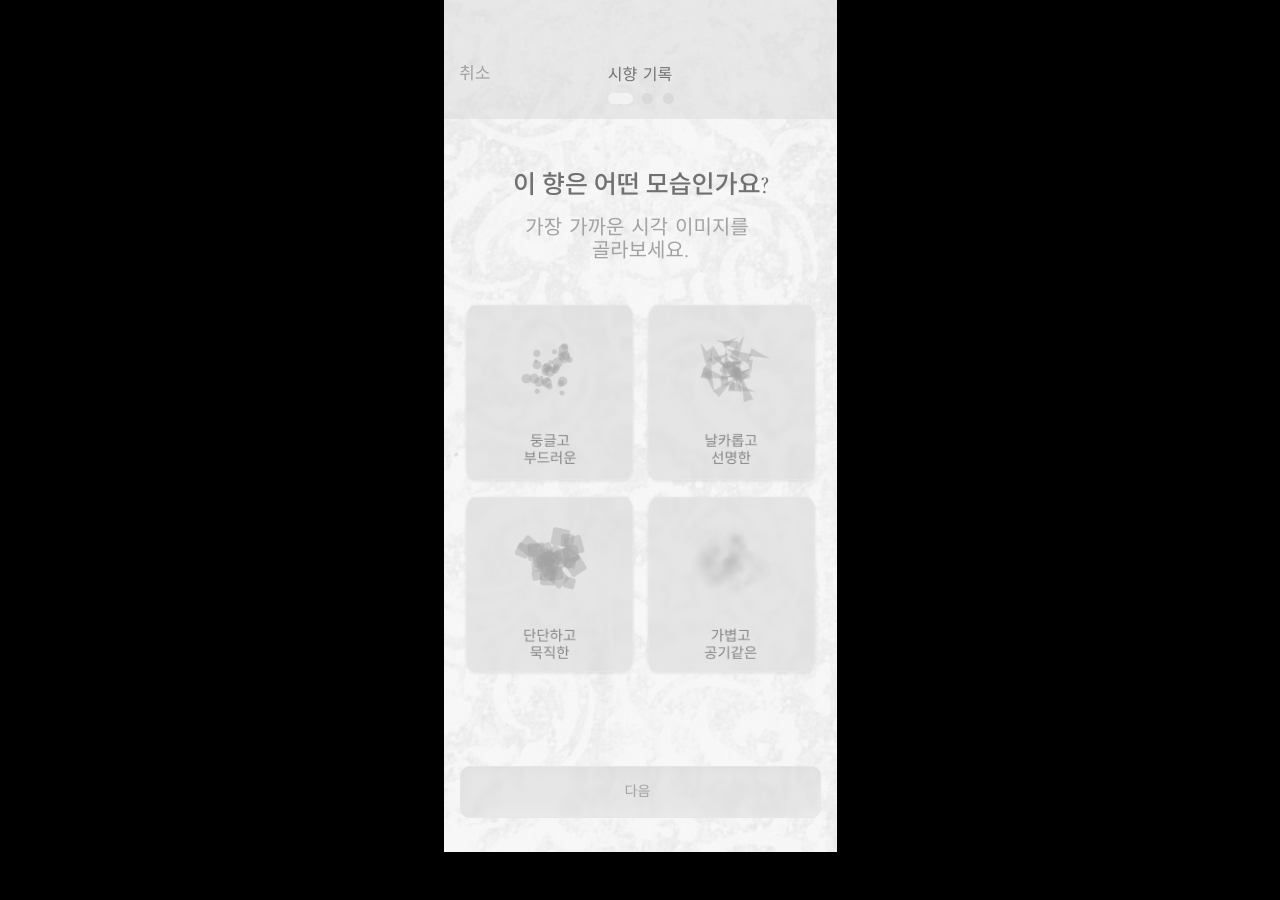
==== Record.html @ 26ab0660 "first commit" ====
<!DOCTYPE html>
<html lang="ko">
<head>
  <meta charset="UTF-8">
  <title>Record</title>
  <link rel="stylesheet" href="css/style.css">
</head>

<body>
<div class="screen">
  <img src="assets/4.Record1/Record.png" class="bg">

  <div class="card card1" data-shape="round">
    <img src="assets/4.Record1/A1.png" class="card-bg">
    <canvas class="preview-canvas"></canvas>
  </div>

  <div class="card card2" data-shape="sharp">
    <img src="assets/4.Record1/B1.png" class="card-bg">
    <canvas class="preview-canvas"></canvas>
  </div>

  <div class="card card3" data-shape="solid">
    <img src="assets/4.Record1/C1.png" class="card-bg">
    <canvas class="preview-canvas"></canvas>
  </div>

  <div class="card card4" data-shape="air">
    <img src="assets/4.Record1/D1.png" class="card-bg">
    <canvas class="preview-canvas"></canvas>
  </div>

  <a href="previous.html">
    <img src="assets/4.Record1/Back.png" class="btn back">
  </a>

  <a href="Slider.html" id="nextBtn">
    <img src="assets/4.Record1/next.png" class="btn next">
  </a>
  <a href="Slider.html?edit=true" id="nextBtn"></a>
</div>

<script src="script.js"></script>
</body>
</html>
  

<script>
const cards = document.querySelectorAll('.card');

cards.forEach(card => {
  card.addEventListener('click', () => {

    // 전체 초기화
    cards.forEach(c => {
      c.classList.remove('active');

      const img = c.querySelector('.card-bg');
      img.src = img.src.replace('2.png', '1.png');
    });

    // 클릭된 카드
    card.classList.add('active');

    const img = card.querySelector('.card-bg');
    img.src = img.src.replace('1.png', '2.png');

  });
});
---- css/style.css ----
body {
  margin: 0;
  background: #000; /* 확인용 */
}

.screen {
  width: 393px;
  height: 852px;
  position: relative;
  margin: 0 auto;
}

.bg {
  width: 100%;
  height: 100%;
  object-fit: contain;
}

.btn {
  position: absolute;
  cursor: pointer;
  z-index: 1000;  /* 🔥 더 확실하게 */
}

.signup {
  position: absolute;
  left: 46px;
  top: 649px;
  width: 301px;
  height: 55px;
}

.signin {
  position: absolute;
  left: 46px;
  top: 716px;
  width: 301px;
  height: 55px;
}

.btn:hover {
  transform: scale(1.03);
}

.card:hover {
  transform: none !important;
}

.card.active {
  transform: scale(0.96);
}

.signup2 {
  position: absolute;
  left: 46px;
  top: 677px;
  width: 301px;
  height: 46px;
}

.login2 {
  position: absolute;
  left:269px;
  top: 734px;
  width: 34px;
  height: 11px;
}

.login {
    position: absolute;
    left:68px;
    top: 486px;
    width: 251px;
    height: 46px;
}

.google {
    position: absolute;
    left:46px;
    top: 618px;
    width: 94px;
    height: 49px;
}

.apple {
    position: absolute;
    left: 150px;
    top: 618px;
    width: 94px;
    height: 49px;
}

.kakao {
    position: absolute;
    left: 253px;
    top: 619px;
    width: 94px;
    height: 49px;
}
.signup3 {
    position: absolute;
    left:256px;
    top: 692px;
    width: 45px;
    height: 11px;
}
.input-field {
  position: absolute;
  left: 86px;
  top: 299px; /* 피그마 값 */
  width: 180px;
  height: 18px;
}


/* 진짜 입력창 */
.input-field input {
  position: absolute;
  top: 0;
  left: 0;
  width: 100%;
  height: 100%;

  border: none;
  outline: none;
  background: transparent;
  padding-right: 40px; /* 🔥 눈 자리 확보 */
  font-size: 14px;
}

.name {
  top: 299px; /* 피그마 값으로 수정 */
}

.email {
  top: 391px; /* 피그마 값으로 수정 */
}

.password {
  top: 483px;
}

.confirm {
  top: 575px;
}

.email2 {
    top: 299px;
}

.password2 {
    top: 405px;
}
/* 입력 전 (placeholder) */
.input-field input::placeholder {
  color: rgba(162, 162, 162, 0.67);
}

/* 입력 후 (사용자가 타이핑한 글씨) */
.input-field input {
  color: rgba(162, 162, 162, 1);
}

.eye-password {
  position: absolute;
  left: 289px;
  top: 487px;
  width: 14px;
  height: 10px;
  z-index: 20;
}

.eye-password2 {
    position: absolute;
    left: 289px;
    top: 409px;
    width: 14px;
    height: 10px;
    z-index: 999;
}

.eye-confirm {
  position: absolute;
  left: 289px;
  top: 579px; /* 아래 input 기준으로 맞춰 */
  width: 14px;
  height: 10px;
  z-index: 20;
}
input::-ms-reveal,
input::-ms-clear {
  display: none;
}
input[type="password"] {
  appearance: none;
}

.card {
  position: absolute;
  width: 174px;
  height: 183px;
  overflow: hidden;
  cursor: pointer;
  z-index: 2;
}

.card-bg {
  position: absolute;
  inset: 0;
  width: 100%;
  height: 100%;
  object-fit: cover;
  z-index: 1;
}

.preview-canvas {
  position: absolute;
  left: 37px;
  top: 28px;
  width: 100px;
  height: 82px;
  z-index: 5;
  pointer-events: none;
}

.card1 { left: 19px; top: 302px; }
.card2 { left: 201px; top: 302px; }
.card3 { left: 19px; top: 494px; }
.card4 { left: 201px; top: 494px; }

.btn {
  position: absolute;
  cursor: pointer;
  z-index: 1000;
}

.back {
  left: 16px;
  top: 65px;
  width: 30px;
}

.next {
  left: 16px;
  top: 766px;
  width: 361px;
}

.card.active {
  transform: scale(0.96);
}


/* 위치 (대충 잡아둠, 너 피그마 값으로 수정) */
.soft { left: 19px; top: 302px; }
.sharp { left: 201px; top: 302px; }
.solid { left: 19px; top: 494px; }
.airy { left: 201px; top: 494px; }


.slider-page {
  overflow: hidden;
}

#visualCanvas {
  position: absolute;
  left: 58px;
  top: 206px;
  width: 278px;
  height: 202px;
  z-index: 5;
}

/* 슬라이더 공통 */
.slider-wrap {
  position: absolute;
  left: 57px;
  width: 279px;
  height: 21px;
  z-index: 10;
}

.slider-color {
  top: 473px;
}

.slider-after {
  top: 555px;
}

.slider-density {
  top: 637px;
}

.slider-bg {
  position: absolute;
  left: 0;
  top: 8px;
  width: 100%;
  height: auto;
  z-index: 1;
}

.slider-fill {
  position: absolute;
  left: 0;
  top: 8px;
  width: 50%;
  height: 8px;
  border-radius: 999px;
  background: rgba(217, 217, 217, 1);
  z-index: 2;
  pointer-events: none;
}

.range-slider {
  position: absolute;
  left: 0;
  top: 0;
  width: 100%;
  height: 24px;
  opacity: 0;
  z-index: 4;
  cursor: pointer;
}

/* 손잡이 */
.slider-wrap::after {
  content: "";
  position: absolute;
  left: calc(var(--value, 50%) - 10px);
  top: 0;
  width: 21px;
  height: 21px;
  background: url("../assets/5.Slider/handle.png") center / contain no-repeat;
  z-index: 3;
  pointer-events: none;
}

/* 계절감 선택 */
.season-options {
  position: absolute;
  left: 23px;
  top: 710px;
  z-index: 20;
}

.season {
  position: absolute;
  width: 79px;
  height: auto;
  cursor: pointer;
}

.season-a {
  left: 0;
  top: 0;
}

.season-b {
  left: 90px;
  top: 0;
}

.season-c {
  left: 180px;
  top: 0;
}

.season-d {
  left: 270px;
  top: 0;
}

/* 버튼 */
.back {
  left: 16px;
  top: 65px;
  width: 30px;
}

.next {
  left: 16px;
  top: 766px;
  width: 361px;
}

/* 기본 */
body {
  margin: 0;
  background: #000;
}

.screen {
  width: 393px;
  height: 852px;
  position: relative;
  margin: 0 auto;
  overflow: hidden;
}

/* 배경 */
.bg {
  position: absolute;
  left: 0;
  top: 0;
  width: 100%;
  height: 100%;
  object-fit: cover;
  z-index: 0;
}

/* 스크롤 영역 */
.scroll-content {
  position: absolute;
  left: 0;
  top: 120px;
  width: 393px;
  height: 732px; /* 852 - 120 */
  overflow-y: auto;
  z-index: 10;
}

.scroll-inner {
  position: relative;
  width: 393px;
  height: 1050px;
  transform: translateY(-120px);
}

/* 모든 요소 기본 absolute */
.scroll-content img,
.scroll-content input,
.scroll-content textarea,
.scroll-content .dropdown-list {
  position: absolute;
}

/* ---------- 텍스트 입력 ---------- */

.input {
  border: none;
  outline: none;
  background: transparent;
  font-size: 14px;
  color: #a2a2a2;
}

/* textarea */
.memo-input {
  resize: none;
}

/* ---------- 드롭다운 ---------- */

.dropdown {
  cursor: pointer;
}

.dropdown-list {
  display: none;
  position: absolute;
  left: 16px;      /* 드롭다운 이미지랑 맞추기 */
  top: 320px;      /* 드롭다운 아래로 오게 조정 */
  width: 361px;
  background: rgba(255, 255, 255, 0.92);
  border-radius: 12px;
  z-index: 3000;
  overflow: visible;
}

.dropdown-list.open {
  display: block;
}

.dropdown-list div {
  height: 36px;
  line-height: 36px;
  padding-left: 16px;
  font-size: 14px;
  color: #a2a2a2;
}

/* ---------- 버튼 ---------- */

.add-btn {
  cursor: pointer;
}

/* ---------- 농도 선택 ---------- */

.concentration {
  position: absolute;
}

.conc {
  cursor: pointer;
  position: absolute;
}

.conc.active {
  transform: scale(0.96);
}

/* ---------- 레이블 기본 ---------- */

.label {
  pointer-events: none;
}

/* ---------- input 배경 ---------- */

.input-bg {
  pointer-events: none;
}

/* ---------- 스크롤 부드럽게 (선택) ---------- */

.scroll-content {
  overflow-y: auto;
}

.title-document {
  top: 165px;
  left: 147px;
  width: 100px;
  height: 25px;
}

.brand-label {
  top: 239px;
  left: 17px;
  width: 34px;
  height: 12px;
}

.dropdown {
  top: 264px;
  left: 14px;
  width: 361px;
  height: 55px;
}

.name-label {
  top: 335px;
  left: 17px;
  width: 47px;
  height: 12px;
}

.input-bg-name {
  top: 360px;
  left: 16px;
  width: 361px;
  height: 55px;
}

.note-label {
  top: 437px;
  left: 17px;
  width: 47px;
  height: 12px;
}

.add-btn {
  top: 468px;
  left: 16px;
  width: 82px;
  height: 34px;
}

.conc-label {
  top: 524px;
  left: 17px;
  width: 24px;
  height: 12px;

}

.conc-EDC {
  top: 555px;
  left: 16px;
  width: 82px;
  height: 34px;
}

.conc-EDT {
  top: 555px;
  left: 108px;
  width: 82px;
  height: 34px;
}

.conc-EDP {
  top: 555px;
  left: 200px;
  width: 82px;
  height: 34px;
}

.conc-Parfum {
  top: 602px;
  left: 16px;
  width: 82px;
  height: 34px;
}

.place-label {
  top: 677px;
  left: 17px;
  width: 47px;
  height: 12px;
}

.input-bg-place {
  top: 702px;
  left: 16px;
  width: 361px;
  height: 55px;
}

.memo-label {
  top: 792px;
  left: 17px;
  width: 96px;
  height: 12px;
}

.input-bg-memo {
  top: 817px;
  left: 16px;
  width: 361px;
  height: 153px;
}

.memo-input {
  top: 835px;
  left: 32px;
  width: 330px;
  height: 120px;
}

.name-input {
  left: 32px;
  top: 375px;
  width: 320px;
  height: 24px;
}

.place-input {
  left: 32px;
  top: 717px;
  width: 320px;
  height: 24px;
}

.memo-input {
  left: 32px;
  top: 835px;
  width: 330px;
  height: 120px;
  resize: none;
}


.input {
  position: absolute;
  z-index: 30;
  border: none;
  outline: none;
  background: transparent;

  font-family: "EB Garamond", serif; /* 전 페이지랑 같은 폰트로 수정 */
  font-weight: 400;
  font-size: 14px;
  color: rgba(162, 162, 162, 1);
}

.input::placeholder {
  color: rgba(162, 162, 162, 0.67);
  font-family: inherit;
}

.input-bg-name,
.input-bg-place,
.input-bg-memo {
  pointer-events: none;
  z-index: 10;
}

.dropdown-list {
  position: absolute;
  left: 16px;
  top: 312px;   /* 박스 전체 위치 */
  width: 358px;
  background: rgba(225, 225, 225, 0.9);
  border-radius: 0 0 12px 12px;
  z-index: 3000;
}

.dropdown-list div {
  height: 36px;
  line-height: 36px; /* 글씨 세로 위치 */
  padding-left: 16px;
}

.dropdown-list.open {
  display: block;
}

.conc {
  cursor: pointer;
  position: absolute;
}

.brand-custom-input {
  display: none;
  position: absolute;
  left: 32px;
  top: 278px;
  width: 300px;
  height: 28px;
  border: none;
  outline: none;
  background: transparent;
  z-index: 4000;

  font-family: "EB Garamond", serif;
  font-size: 14px;
  color: rgba(162, 162, 162, 1);
}

.brand-custom-input.open {
  display: block;
}

.brand-selected-text {
  position: absolute;
  left: 32px;
  top: 280px;
  z-index: 3001;
  font-family: "EB Garamond", serif;
  font-size: 14px;
  color: rgba(162, 162, 162, 0.9);
  pointer-events: none;
}

.doback {
  position: absolute !important;
  left: 16px !important;
  top: 65px !important;
  width: 30px !important;
  z-index: 9999 !important;
}

.dosave {
  position: absolute !important;
  right: 16px !important;
  top: 1064px !important;
  width: 361px !important;
  height: auto !important;
  z-index: 9999 !important;
  display: block !important;
}

.screen {
  width: 393px;
  height: 852px;
  position: relative;
  overflow: hidden;
}

/* 상단 고정 */
.top-fixed {
  position: absolute;
  left: 0;
  top: 0;
  width: 393px;
  height: 120px;
  z-index: 1000;
}

/* 하단 고정 */
.bottom-fixed {
  position: fixed;
  left: 50%;
  transform: translateX(-50%);
  width: 393px;
  height: 90px;
  bottom: 0;
  z-index: 999;
}

/* 스크롤 영역 */
.document-page .scroll-content {
  position: absolute;
  top: 50px;
  bottom: 80px;   /* 하단 고정 높이만큼 */
  width: 100%;
  overflow-y: auto;
  z-index: 10;
}

/* 실제 콘텐츠 */
.document-page .scroll-inner {
  position: relative;
  min-height: 1000px; /* 내용 길이 */
}

.save-back {
  position: absolute;
  left: 25px;
  top: 60px;
  width: 72px;
  height: 45px;
  z-index: 1001;
}

.edit-btn {
  position: absolute;
  left: 303px;
  top: 60px;
  width: 64px;
  height: 45px;
  z-index: 1001;
}

.notebox {
  left: 16px;
  top: 538px;
  width: 361px;
  height: 114px;
  z-index: 1;
  position: absolute;
}

.scorebox {
  left: 16px;
  top: 672px;
  width: 361px;
  height: 79px;
  z-index: 1;
}

.plbox {
  left: 16px;
  top: 484px;
  width: 361px;
  height: auto
}

.ssbox {
  left: 16px;
  top: 440px;
  width: 361px;
  height: auto
}

.infobox {
  left: 16px;
  top: 119px;
  width: 361px;
  height: 299px;
  z-index: 1;
  position: absolute;
}

.bottombox {
  position: absolute;
  left: 0;
  bottom: 0;
  width: 393px;
  height: 82px;
  z-index: 1;
  position: absolute;
}

.nav {
  position: absolute;
  z-index: 2;
}

.home {
  left: 34px;
  bottom: 18px;
  width: 34px;
  height: 42px;
}

.discover {
  left: 120px;
  bottom: 18px;
  width: 55px;
  height: 40px;
}

.archive {
  left: 227px;
  bottom: 18px;
  width: 48px;
  height: 41px;
}

.my {
  left: 327px;
  bottom: 18px;
  width: 34px;
  height: 41px;
}

.archive-home {
  position: absolute;
  left: 10px;
  bottom: 10px;
  width: 82px;
  height: 63px;
  z-index: 10;
}

.archive-discover {
  position: absolute;
  left: 108px;
  bottom: 10px;
  width: 82px;
  height: 63px;
  z-index: 10;
}

.archive-active {
  position: absolute;
  left: 206px;
  bottom: 10px;
  width: 82px;
  height: 63px;
  z-index: 10;
}

.archive-my {
  position: absolute;
  left: 304px;
  bottom: 10px;
  width: 82px;
  height: 63px;
  z-index: 10;
}

#savedVisualImage {
  position: absolute;
  left: 104px;
  top: 145px;
  width: 186px;
  height: 165px;
  z-index: 9999;
  object-fit: contain;
}

.brand-text,
.name-text,
.place-text,
.memo-text,
.concentration-text {
  position: absolute;
  z-index: 9999;
}

.info-line {
  position: absolute;
  left: 0;
  top: 362px;
  width: 100%;
  text-align: center;
  font-size: 12px;
  color: #A2A2A2;
  font-family: 'Tenor Sans';
  z-index: 99999;
}

.name-text {
  position: absolute;
  left: 0;
  top: 325px;
  width: 100%;         /* 전체 영역 기준 */
  text-align: center;  /* 중앙 정렬 */
  font-size: 22px;
  font-weight: 500;
  z-index: 9999;
  color:#727070;
  font-family: 'Cormorant Garamond';
}

.place-text {
  position: absolute;
  left: 102px;
  top: 494px;
  width: 254px;      
  height: 12px;  
  font-size: 12px;
  font-weight: 400;
  z-index: 9999;
  color:#A2A2A2;
  font-family: 'Tenor Sans';
}

.memo-text {
  position: absolute;
  left: 33px;
  top: 588px;
  width: 328px;      
  height: 58px;  
  font-size: 12px;
  font-weight: 400;
  z-index: 9999;
  color:#A2A2A2;
  font-family: 'Tenor Sans';
}

.season-text,
.sillage-text,
.longevity-text {
  position: absolute;
  z-index: 9999;
  color: #A2A2A2;
  font-size: 12px;
}

.season-text {
  position: absolute;
  left: 102px;
  top: 450px;
  width: 23px;      
  height: 12px;  
  font-size: 12px;
  font-weight: 400;
  z-index: 9999;
  color:#A2A2A2;
  font-family: 'Tenor Sans';
}

.sillage-score {
  position: absolute;
  left: 112px;
  top: 685px;
  width: 30px;      
  height: 34px;  
  font-size: 28px;
  font-weight: 500;
  z-index: 9999;
  color:#727070;
  font-family: 'Cormorant Garamond';
}

.longevity-score {
  position: absolute;
  left: 252px;
  top: 685px;
  width: 30px;      
  height: 34px;  
  font-size: 28px;
  font-weight: 500;
  z-index: 9999;
  color:#727070;
  font-family: 'Cormorant Garamond';
}

.notes-container {
  position: absolute;
  top: 390px;
  left: 33px;
  width: 328px;

  display: flex;
  flex-wrap: wrap;
  gap: 6px;
}

.note-chip {
  padding: 4px 10px;
  border-radius: 999px;   /* 완전 동그란 pill */
  background: rgba(0, 0, 0, 0.05);
  font-size: 11px;
  color: #7A7068;
  font-family: 'Tenor Sans';
  backdrop-filter: blur(4px);
  background: rgba(255, 255, 255, 0.4);
  border: 1px solid rgba(255,255,255,0.3);
}

.grid-view .archive-name {
  font-size: 11px;
  font-weight: 500;
  color: #868686;
  line-height: 1.2;
  text-align: center;
}

.grid-view .archive-line {
  margin-top: 2px;
  font-size: 9px;
  color: #A2A2A2;
  line-height: 1.2;
  text-align: center;
}

.archive-list {
  position: absolute;
  left: 16px;
  top: 120px;
  width: 361px;
  margin-top: 220px;
}

/* 리스트 */
.archive-list.list-view {
  display: flex;
  flex-direction: column;
  gap: 14px;
}

/* 그리드 */
.archive-list.grid-view {
  display: grid;
  grid-template-columns: repeat(3, 1fr);
  gap: 12px;
}

.archive-card {
  border-radius: 18px;
  background: rgba(214, 214, 214, 0.36);
  display: flex;
  align-items: center;
  padding: 12px;
  box-sizing: border-box;
  position: relative;
  z-index: 1;
}
/* 그리드일 때 */
.archive-list.grid-view {
  display: grid;
  grid-template-columns: repeat(3, 1fr);
  gap: 15px;
}

.grid-view .archive-card {
  position: relative;
  width: 110px;
  height: 110px;
  border-radius: 18px;
  overflow: hidden;
  padding: 0;
  background: rgba(214, 214, 214, 0.36);
}

.grid-view .archive-visual {
  position: absolute;
  left: 0;
  top: 0;
  width: 107px;
  height: 107px;
  object-fit: cover;
  z-index: 1;
}

.grid-view .archive-info {
  position: absolute;
  left: 0;
  bottom: 0;
  width: 100%;
  height: 36px; /* 하단 1/3 */
  z-index: 2;
  margin-left: 0;
  backdrop-filter: blur(4px);

  display: flex;
  flex-direction: column;
  justify-content: center;
  align-items: center;
}

/* 리스트일 때 */
.list-view .archive-card {
  width: 361px;
  height: 110px;
}


.list-view .archive-visual {
  width: 80px;
  height: 80px;
  object-fit: contain;
}

.archive-info {
  margin-left: 16px;
}

.archive-name {
  font-size: 18px;
  font-weight: 500;
  color: #727070;
}

.archive-line {
  margin-top: 6px;
  font-size: 12px;
  color: #A2A2A2;
}

.archive-scroll {
  position: absolute;
  left: 0;
  top: 120px;      /* 필터/정렬 버튼 아래부터 */
  bottom: 82px;
  width: 100%;
  overflow-y: auto;
}

.plus-btn {
  position: absolute;
  left:332px;
  top: 61px;
  width: 45px;
  height: 45px;
}

.all,
.nimage,
.thismonth,
.new,
.old,
.grid,
.list,
.rkqudns,
.skfzkfhdns,
.endrms,
.anrwlrgks,
.wjscp {
  position: absolute;
  z-index: 9999;
}

.all {
  left: 16px;
  top: 5px;        /* 125 - 120 */
  width: 107px;
  height: 128px;
}

.nimage {
  left: 142px;
  top: 5px;
  width: 109px;
  height: 128px;
}

.thismonth {
  left: 270px;
  top: 5px;
  width: 107px;
  height: 128px;
}

.wjscp {
  left: 16px;
  top: 159px;      /* 279 - 120 */
  width: 82px;
  height: 34px;
}

.endrms {
  left: 109px;
  top: 159px;
  width: 82px;
  height: 34px;
}

.skfzkfhdns {
  left: 202px;
  top: 159px;
  width: 107px;
  height: 34px;
}

.anrwlrgks {
  left: 16px;
  top: 215px;      /* 335 - 120 */
  width: 82px;
  height: 34px;
}

.rkqudns {
  left: 109px;
  top: 215px;
  width: 82px;
  height: 34px;
}

.sort-btn {
  position: absolute;
  left: 16px;
  top: 285px;
  width: 87px;
  height: 41px;
  z-index: 9999;
}

.view-btn {
  position: absolute;
  left: 292px;
  top: 285px;
  width: 87px;
  height: 41px;
  z-index: 9999;
}

.total-count,
.shape-count,
.month-count {
  position: absolute;
  z-index: 9999;
  font-family: 'Cormorant Garamond';
  font-size: 40px;
  font-weight: 400;
  color: #727070;
}

.total-count {
  left: 29px;
  top: 15px;
}

.shape-count {
  left: 156px;
  top: 15px;
}

.month-count {
  left: 284px;
  top: 15px;
}

.news {
  left: 26px;
  top: 322px;
  width: 60px;
  height: 10px;
}

.recentlybox {
  left: 25px;
  top: 0px;
  width: 342px;
  height: 298px;
}
.news,
.recentlybox {
  position: absolute;
  z-index: 10;
}

.recently-card {
  position: absolute;
  left: 25px;
  top: 0px;
  width: 342px;
  height: 298px;
  display: block;
  z-index: 10;
}

.recently-visual {
  position: absolute;
  left: 0px;
  top: 16px;
  width: 310px;
  height: 188px;
  object-fit: contain;
}

.recently-name {
  position: absolute;
  left: 20px;
  top: 215px;
  font-family: 'Cormorant Garamond';
  font-size: 20px;
  font-weight: 400;
  color: #727070;
}

.recently-info-line {
  position: absolute;
  left: 20px;
  top: 242px;
  width: 300px;
  font-family: 'Tenor Sans';
  font-size: 12px;
  font-weight: 400;
  color: #A2A2A2;
  letter-spacing: 0.3px;
  white-space: nowrap;
}

.recently-notes {
  position: absolute;
  left: 20px;
  top: 252px;
  width: 300px;
  font-family: 'Tenor Sans';
  font-size: 11px;
  color: #B0B0B0;
}

.news-list {
  position: absolute;
  left: 26px;
  top: 341px;
  width: 345px;
  z-index: 10;
}

.news-item {
  margin-bottom: 12px;
  padding: 14px;
  border-radius: 18px;
  background: rgba(214, 214, 214, 0.3);
}

.news-title {
  font-size: 14px;
  font-weight: 400;
  color: #727070;
  font-family: 'EB Garamond';
}

.news-desc {
  margin-top: 5px;
  font-size: 11px;
  font-weight: 400;
  color: #A2A2A2;
  font-family: 'Tenor Sans';
}
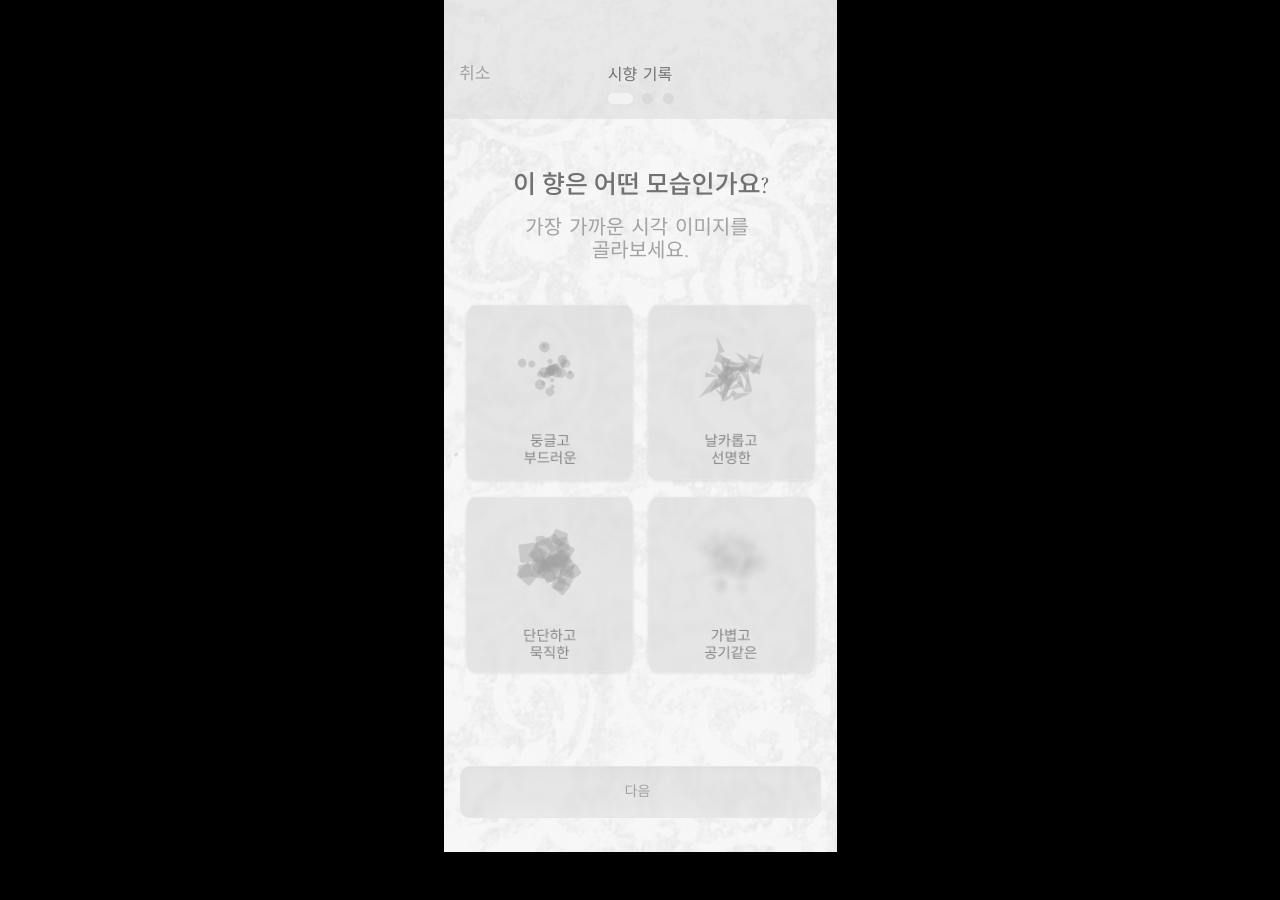
==== commit 54353251: "final structure update" ====
--- a/Record.html
+++ b/Record.html
@@ -30,7 +30,7 @@
     <canvas class="preview-canvas"></canvas>
   </div>
 
-  <a href="previous.html">
+  <a href="/8.archive/archive.html">
     <img src="assets/4.Record1/Back.png" class="btn back">
   </a>
 
--- a/css/style.css
+++ b/css/style.css
@@ -1,3 +1,6 @@
+html, body {
+  overflow-x: hidden;
+}
 body {
   margin: 0;
   background: #000; /* 확인용 */
@@ -966,7 +969,7 @@
 .info-line {
   position: absolute;
   left: 0;
-  top: 362px;
+  top: 352px;
   width: 100%;
   text-align: center;
   font-size: 12px;
@@ -1034,6 +1037,7 @@
   z-index: 9999;
   color:#A2A2A2;
   font-family: 'Tenor Sans';
+  white-space: nowrap;  
 }
 
 .sillage-score {
@@ -1379,7 +1383,7 @@
 .recently-name {
   position: absolute;
   left: 20px;
-  top: 215px;
+  top: 210px;
   font-family: 'Cormorant Garamond';
   font-size: 20px;
   font-weight: 400;
@@ -1389,7 +1393,7 @@
 .recently-info-line {
   position: absolute;
   left: 20px;
-  top: 242px;
+  top: 235px;
   width: 300px;
   font-family: 'Tenor Sans';
   font-size: 12px;
@@ -1437,4 +1441,126 @@
   font-weight: 400;
   color: #A2A2A2;
   font-family: 'Tenor Sans';
+}
+
+.delete-btn {
+  position: absolute;
+  left: 321px;
+  top: 762px;
+  width: 56px;
+  height: 39px;
+  z-index: 1001;
+}
+
+.note-popup {
+  display: none;
+  position: absolute;
+  left: 27px;
+  top: 400px;
+  width: 340px;
+  height: 438px;
+  z-index: 9999;
+}
+
+.note-popup.open {
+  display: block;
+}
+
+.note-popup-bg {
+  position: absolute;
+  left: 0;
+  top: 0;
+  width: 340px;
+  height: 438px;
+  z-index: 1;
+}
+
+.note-list {
+  position: absolute;
+  left: 17px;
+  top: 90px;
+  z-index: 2;
+
+  display: grid;
+  grid-template-columns: repeat(3, 82px);
+  column-gap: 28px;
+  row-gap: 13px;
+}
+
+.note-option {
+  width: 82px;
+  height: 34px;
+  border-radius: 999px;
+
+  background: rgba(217, 217, 217, 0.8);
+  border: 1px solid rgba(0, 0, 0, 0.05);
+
+  display: flex;
+  align-items: center;
+  justify-content: center;
+
+  font-family: 'Tenor Sans';
+  font-size: 13px;
+  font-weight: 400;
+  color: #7A7068;
+
+  white-space: nowrap;
+  overflow: hidden;
+  text-overflow: ellipsis;
+}
+
+.note-option.selected {
+  background: #7A7068;
+  color: #fff;
+}
+
+.note-save-btn {
+  position: absolute;
+  left: 57px;
+  top: 382px;
+  width: 226px;
+  height: 32px;
+  z-index: 3;
+}
+
+.note-chip {
+  height: 25px;
+  padding: 0 10px;   /* 🔥 핵심 */
+
+  border-radius: 999px;
+  background: rgba(217, 217, 217, 0.8);
+  border: 1px solid rgba(0, 0, 0, 0.05);
+
+  display: inline-flex;
+  align-items: center;
+  justify-content: center;
+
+  font-family: 'Tenor Sans';
+  font-size: 11px;
+  color: #7A7068;
+
+  white-space: nowrap;
+}
+
+.notes-container {
+  position: absolute;
+  top: 376px;
+  left: 50%;
+  transform: translateX(-50%);
+  display: flex;
+  flex-wrap: wrap;
+  justify-content: center;
+  gap: 10px;
+  width: 300px;
+  z-index: 9999;
+}
+.recently-notes {
+  position: absolute;
+  left: 16px;
+  top: 258px;
+
+  display: flex;
+  flex-wrap: wrap;
+
+  gap: 10px;   /* 👉 6 → 10~12로 올려 */
 }
